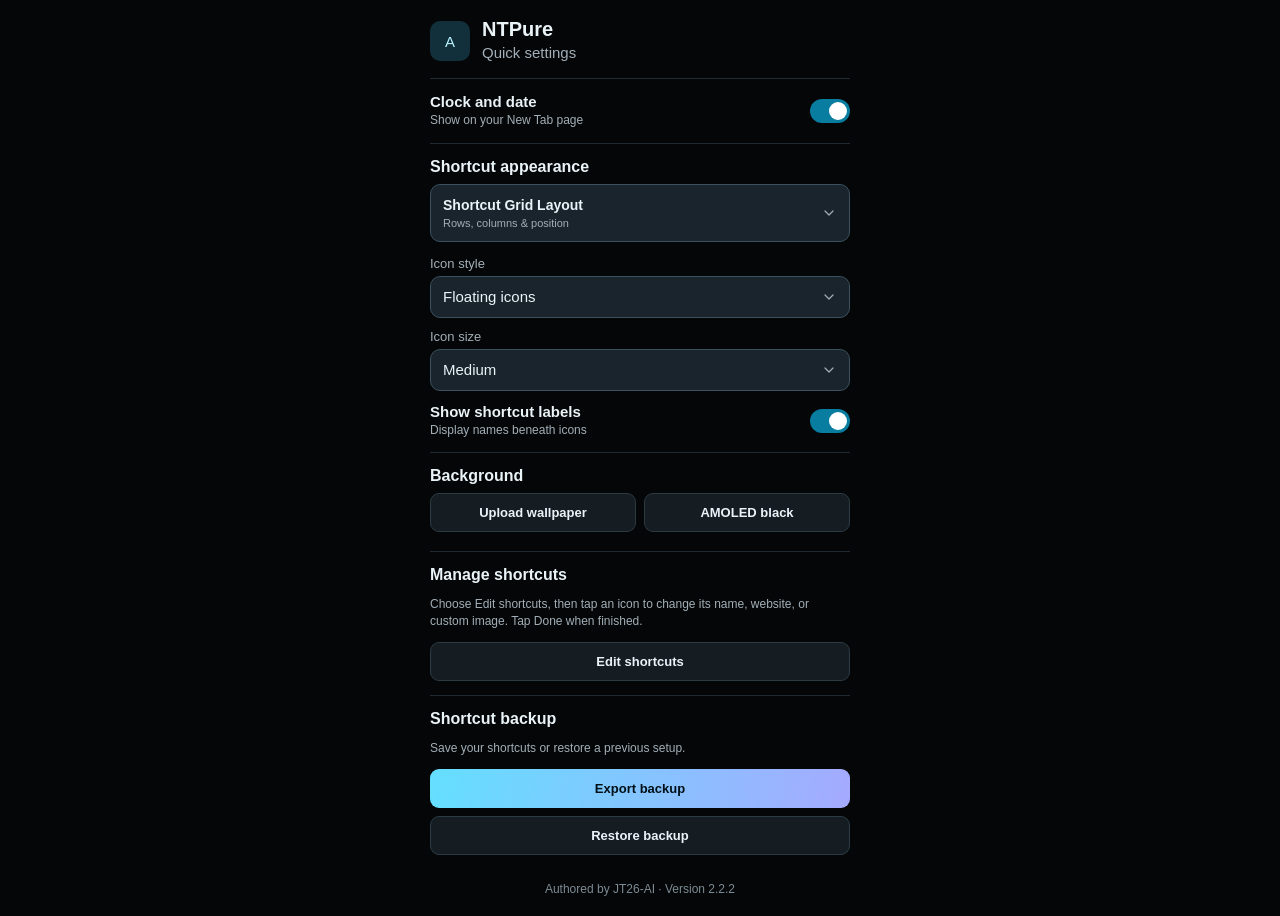
==== settings.html @ 79e6892f "Add files via upload" ====
<!DOCTYPE html><html lang="en"><head><meta charset="UTF-8"><meta name="viewport" content="width=device-width,initial-scale=1"><meta name="theme-color" content="#000000"><meta name="application-version" content="2.2.2"><title>NTPure settings</title><style>
:root{color-scheme:dark;--ink:#e9f3f8;--muted:#a2afb8;--panel:#131c23;--field:#19242c;--line:#3b515e;--accent:#64dfff}
*{box-sizing:border-box}
html,body{margin:0;background:#050607;color:var(--ink);font-family:Arial,sans-serif;-webkit-text-size-adjust:100%}
body{max-width:460px;margin:auto;padding:18px 20px;font-size:15px}
header{display:flex;gap:12px;align-items:center;padding-bottom:14px;border-bottom:1px solid #202830}
.brand-mark{width:40px;height:40px;display:grid;place-items:center;border-radius:10px;background:#12303b;color:#b9f2ff}
h1{font-size:20px;margin:0}header p{margin:3px 0;color:var(--muted)}
h2{font-size:16px;margin:0 0 8px}
section{padding:14px 0;border-bottom:1px solid #202830}
.setting-row{display:flex;justify-content:space-between;align-items:center;gap:12px}
.setting-row strong{display:block;font-size:15px}
small{display:block;color:var(--muted);font-size:12px;line-height:1.3;margin-top:3px}
.display-options>label{display:block;margin:11px 0 5px;color:var(--muted);font-size:13px}
button{font:inherit;cursor:pointer;touch-action:manipulation}
button:focus-visible,select:focus-visible,summary:focus-visible{outline:2px solid var(--accent);outline-offset:2px}
.switch{position:relative;flex:0 0 40px;width:40px;height:24px}
.switch input{position:absolute;inset:0;opacity:0;width:100%;height:100%;margin:0;z-index:1}
.switch span{position:absolute;inset:0;background:#343b42;border-radius:24px}
.switch span:before{content:"";position:absolute;top:3px;left:3px;width:18px;height:18px;border-radius:50%;background:#c4cbd0;transition:transform .16s}
.switch input:checked+span{background:#087da0}
.switch input:checked+span:before{background:white;transform:translateX(16px)}
/* All three chevrons are the SAME SVG element, inside their own full-width control. */
.dropdown-shell,.grid-layout-details summary{position:relative;width:100%;border:1px solid var(--line);border-radius:10px;background:var(--field)}
.dropdown-shell{height:42px}
.dropdown-shell select{appearance:none;-webkit-appearance:none;width:100%;height:100%;border:0;border-radius:inherit;background:transparent;color:var(--ink);font:inherit;padding:0 46px 0 12px;outline-offset:2px}
.dropdown-chevron{position:absolute;right:12px;top:50%;transform:translateY(-50%);width:16px;height:16px;fill:none;stroke:#a2afb8;stroke-width:1.8;stroke-linecap:round;stroke-linejoin:round;pointer-events:none}
.grid-layout-details{margin:8px 0 14px;border:0;background:transparent}
.grid-layout-details summary{display:flex;align-items:center;min-height:58px;padding:11px 46px 11px 12px;cursor:pointer;list-style:none}
.grid-layout-details summary::-webkit-details-marker{display:none}
.grid-heading b{font-size:14px;font-weight:600}
.grid-heading small{font-size:11px}
.grid-layout-details[open] summary{border-color:#506b79;border-radius:10px 10px 0 0}
.grid-layout-details[open] summary .dropdown-chevron{transform:translateY(-50%) rotate(180deg)}
.grid-layout-details[open] .grid-inner{border:1px solid var(--line);border-top:0;border-radius:0 0 10px 10px;background:var(--panel);padding:10px 12px 12px}
.grid-choice-label{font-size:12px;color:var(--muted);margin:8px 0 5px}
.grid-choice{display:grid;grid-template-columns:repeat(3,minmax(0,1fr));gap:7px}
.grid-choice-button{width:100%;min-width:0;min-height:35px;margin:0;padding:5px 2px;border:1px solid #34444d;border-radius:8px;background:#151c22;color:var(--ink);font-size:12px;font-weight:600}
.grid-choice-button[aria-pressed="true"]{border-color:var(--accent);background:#10313b;color:#b9f2ff}
.grid-position-title,.grid-position-ends{display:flex;justify-content:space-between;align-items:center;color:var(--muted);font-size:12px;margin-top:10px}
#grid-position,#wallpaper-darkness{width:100%;accent-color:var(--accent)}
.grid-position-ends{margin:0;font-size:11px}
.grid-layout-hint{margin-top:9px}
.labels-row{margin-top:12px}
.wallpaper-actions{display:grid;grid-template-columns:1fr 1fr;gap:8px}
.secondary,.primary,.wallpaper-upload-label{display:flex;align-items:center;justify-content:center;min-height:39px;width:100%;padding:7px;border:1px solid #2b3a43;border-radius:9px;background:#151c22;color:var(--ink);font-size:13px;font-weight:600;text-align:center}
.primary{border:0;background:linear-gradient(100deg,#64dfff,#a5aaff);color:#001018}
.wallpaper-upload-label{position:relative;overflow:hidden;cursor:pointer}
.wallpaper-upload-label input{position:absolute;inset:0;width:100%;height:100%;opacity:0;cursor:pointer}
.wallpaper-dim-label{display:flex;justify-content:space-between;color:var(--muted);margin-top:9px;font-size:12px}
#wallpaper-status,#status{font-size:12px;color:#8de5ad;margin:5px 0}
#status.error{color:#ff8989}
.shortcut-management p,.backup>p:not(#status){color:var(--muted);font-size:12px;line-height:1.4}
.backup{border:0}
.backup button{margin-top:8px}
footer{padding:8px 0 2px;text-align:center;color:#7d8c96;font-size:12px}
[hidden]{display:none!important}
/* Slide-up view: compact but uses exactly the same controls and arrow geometry. */
body.panel-mode{max-width:540px;padding:4px 15px 7px}
body.panel-mode header{display:none}
body.panel-mode section{padding:8px 0}
body.panel-mode h2{font-size:15px;margin:0 0 6px}
body.panel-mode .setting-row strong{font-size:15px}
body.panel-mode .dropdown-shell{height:38px}
body.panel-mode .grid-layout-details summary{min-height:53px}
body.panel-mode .shortcut-management p,body.panel-mode .backup>p:not(#status){display:none}
body.panel-mode .shortcut-management button{margin-top:5px}
body.panel-mode .backup button{display:inline-flex;width:calc(50% - 5px);margin-right:6px}
body.panel-mode .backup button+button{margin-right:0}
body.panel-mode footer{padding-top:5px}
</style><script>if(new URLSearchParams(location.search).has("panel"))document.addEventListener("DOMContentLoaded",()=>document.body.classList.add("panel-mode"));</script><script src="popup.js?v=222gridanchor" defer></script><script src="settings-ui.js?v=222gridanchor" defer></script><script src="wallpaper.js?v=222gridanchor" defer></script></head><body>
  
  <header>
    <div class="brand-mark">A</div>
    <div><h1>NTPure</h1><p>Quick settings</p></div>
  </header>
  <section class="setting-row">
    <div><strong>Clock and date</strong><small>Show on your New Tab page</small></div>
    <label class="switch"><input id="show-clock" type="checkbox"><span></span></label>
  </section>
  <section class="display-options">
    <h2>Shortcut appearance</h2>
    <details class="grid-layout-details" id="grid-layout-details">
      <summary><span class="grid-heading"><b>Shortcut Grid Layout</b><small>Rows, columns &amp; position</small></span><svg class="dropdown-chevron" viewBox="0 0 24 24" aria-hidden="true" focusable="false"><path d="m6 9 6 6 6-6"/></svg></summary>
    <div class="grid-inner"><div class="grid-choice-label" id="grid-choice-label">Grid columns</div>
    <div class="grid-choice" role="group" aria-labelledby="grid-choice-label">
      <button type="button" class="grid-choice-button" data-columns="4" aria-pressed="true">4 columns</button>
      <button type="button" class="grid-choice-button" data-columns="5" aria-pressed="false">5 columns</button>
      <button type="button" class="grid-choice-button" data-columns="6" aria-pressed="false">6 columns</button>
    </div>
    <div class="grid-choice-label" id="grid-row-label">Grid rows</div>
    <div class="grid-choice" role="group" aria-labelledby="grid-row-label">
      <button type="button" class="grid-choice-button" data-rows="1" aria-pressed="false">1 row</button>
      <button type="button" class="grid-choice-button" data-rows="2" aria-pressed="true">2 rows</button>
      <button type="button" class="grid-choice-button" data-rows="3" aria-pressed="false">3 rows</button>
    </div>
    <label for="grid-anchor">Shortcut position</label>
    <div class="dropdown-shell"><select id="grid-anchor"><option value="default">Default (adjustable)</option><option value="top">Top</option><option value="centre">Centre</option><option value="bottom">Bottom</option></select><svg class="dropdown-chevron" viewBox="0 0 24 24" aria-hidden="true" focusable="false"><path d="m6 9 6 6 6-6"/></svg></div>
    <div id="custom-position"><div class="grid-position-title"><label for="grid-position">Vertical position</label><output id="grid-position-value">Centre</output></div>
    <input id="grid-position" type="range" min="25" max="80" step="1" value="66">
    <div class="grid-position-ends"><span>Higher</span><span>Lower</span></div></div>
    <small class="grid-layout-hint">Fewer rows hide extra shortcuts without deleting them.</small></div>
    </details>
    <label for="icon-style">Icon style</label>
    <div class="dropdown-shell"><select id="icon-style"><option value="floating">Floating icons</option><option value="tiles">Uniform rounded tiles</option><option value="glass">Smoked Glass</option></select><svg class="dropdown-chevron" viewBox="0 0 24 24" aria-hidden="true" focusable="false"><path d="m6 9 6 6 6-6"/></svg></div>
    <label for="icon-size">Icon size</label>
    <div class="dropdown-shell"><select id="icon-size"><option value="small">Small</option><option value="medium">Medium</option><option value="large">Large</option></select><svg class="dropdown-chevron" viewBox="0 0 24 24" aria-hidden="true" focusable="false"><path d="m6 9 6 6 6-6"/></svg></div>
    <div class="setting-row labels-row"><div><strong>Show shortcut labels</strong><small>Display names beneath icons</small></div><label class="switch"><input id="show-labels" type="checkbox"><span></span></label></div>
  </section>
  <section class="wallpaper-options">
    <h2>Background</h2>
    <div class="wallpaper-actions">
      <label id="upload-wallpaper" class="secondary wallpaper-upload-label">Upload wallpaper<input id="wallpaper-file" type="file" accept="image/png,image/jpeg,image/webp"></label>
      <button type="button" id="remove-wallpaper" class="secondary">AMOLED black</button>
    </div>

    <div id="wallpaper-controls" hidden>
      <div class="wallpaper-dim-label"><label for="wallpaper-darkness">Wallpaper darkness</label><output id="wallpaper-percent">35%</output></div>
      <input id="wallpaper-darkness" type="range" min="0" max="90" step="5" value="35">
    </div>
    <p id="wallpaper-status" role="status" aria-live="polite"></p>
  </section>
  <section class="shortcut-management">
    <h2>Manage shortcuts</h2>
    <p>Choose Edit shortcuts, then tap an icon to change its name, website, or custom image. Tap Done when finished.</p>
    <button type="button" id="edit-shortcuts" class="secondary">Edit shortcuts</button>
  </section>
  <section class="backup">
    <h2>Shortcut backup</h2>
    <p>Save your shortcuts or restore a previous setup.</p>
    <button id="export-backup" class="primary">Export backup</button>
    <button id="choose-backup" class="secondary">Restore backup</button>
    <input id="backup-file" type="file" accept="application/json,.json" hidden>
    <p id="status" role="status" aria-live="polite"></p>
  </section>
  <footer>Authored by JT26-AI · Version 2.2.2</footer>
</body></html>
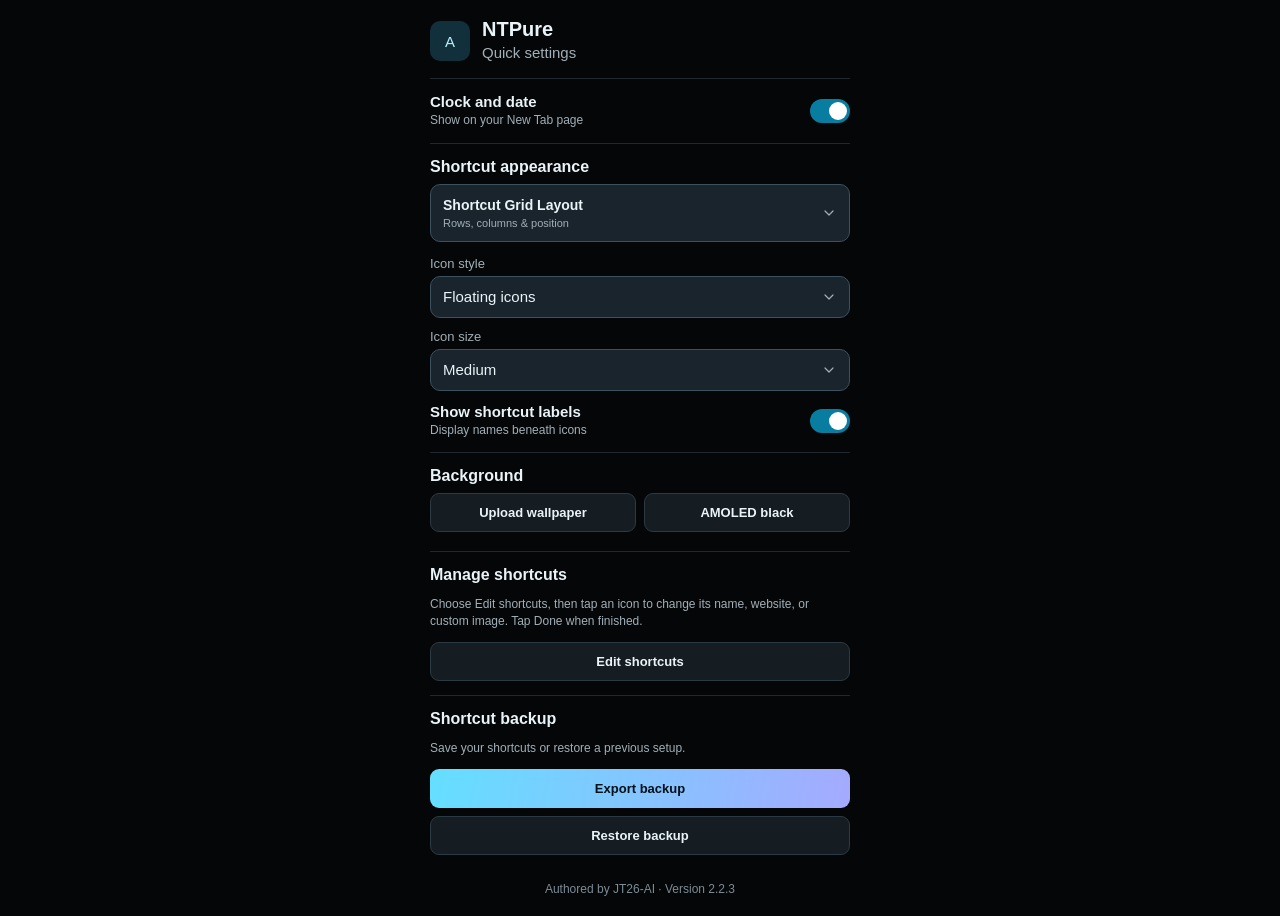
==== commit 5cfd3ed0: "Add files via upload" ====
--- a/settings.html
+++ b/settings.html
@@ -1,4 +1,4 @@
-<!DOCTYPE html><html lang="en"><head><meta charset="UTF-8"><meta name="viewport" content="width=device-width,initial-scale=1"><meta name="theme-color" content="#000000"><meta name="application-version" content="2.2.2"><title>NTPure settings</title><style>
+<!DOCTYPE html><html lang="en"><head><meta charset="UTF-8"><meta name="viewport" content="width=device-width,initial-scale=1"><meta name="theme-color" content="#000000"><meta name="application-version" content="2.2.3"><title>NTPure settings</title><style>
 :root{color-scheme:dark;--ink:#e9f3f8;--muted:#a2afb8;--panel:#131c23;--field:#19242c;--line:#3b515e;--accent:#64dfff}
 *{box-sizing:border-box}
 html,body{margin:0;background:#050607;color:var(--ink);font-family:Arial,sans-serif;-webkit-text-size-adjust:100%}
@@ -68,7 +68,7 @@
 body.panel-mode .backup button{display:inline-flex;width:calc(50% - 5px);margin-right:6px}
 body.panel-mode .backup button+button{margin-right:0}
 body.panel-mode footer{padding-top:5px}
-</style><script>if(new URLSearchParams(location.search).has("panel"))document.addEventListener("DOMContentLoaded",()=>document.body.classList.add("panel-mode"));</script><script src="popup.js?v=222gridanchor" defer></script><script src="settings-ui.js?v=222gridanchor" defer></script><script src="wallpaper.js?v=222gridanchor" defer></script></head><body>
+</style><script>if(new URLSearchParams(location.search).has("panel"))document.addEventListener("DOMContentLoaded",()=>document.body.classList.add("panel-mode"));</script><script src="popup.js?v=223bottomgrid" defer></script><script src="settings-ui.js?v=223bottomgrid" defer></script><script src="wallpaper.js?v=223bottomgrid" defer></script></head><body>
   
   <header>
     <div class="brand-mark">A</div>
@@ -94,11 +94,9 @@
       <button type="button" class="grid-choice-button" data-rows="2" aria-pressed="true">2 rows</button>
       <button type="button" class="grid-choice-button" data-rows="3" aria-pressed="false">3 rows</button>
     </div>
-    <label for="grid-anchor">Shortcut position</label>
-    <div class="dropdown-shell"><select id="grid-anchor"><option value="default">Default (adjustable)</option><option value="top">Top</option><option value="centre">Centre</option><option value="bottom">Bottom</option></select><svg class="dropdown-chevron" viewBox="0 0 24 24" aria-hidden="true" focusable="false"><path d="m6 9 6 6 6-6"/></svg></div>
-    <div id="custom-position"><div class="grid-position-title"><label for="grid-position">Vertical position</label><output id="grid-position-value">Centre</output></div>
-    <input id="grid-position" type="range" min="25" max="80" step="1" value="66">
-    <div class="grid-position-ends"><span>Higher</span><span>Lower</span></div></div>
+    <div class="grid-position-title"><label for="grid-position">Vertical position</label><output id="grid-position-value">Bottom</output></div>
+    <input id="grid-position" type="range" min="25" max="80" step="1" value="80">
+    <div class="grid-position-ends"><span>Higher</span><span>Bottom</span></div>
     <small class="grid-layout-hint">Fewer rows hide extra shortcuts without deleting them.</small></div>
     </details>
     <label for="icon-style">Icon style</label>
@@ -133,5 +131,5 @@
     <input id="backup-file" type="file" accept="application/json,.json" hidden>
     <p id="status" role="status" aria-live="polite"></p>
   </section>
-  <footer>Authored by JT26-AI · Version 2.2.2</footer>
+  <footer>Authored by JT26-AI · Version 2.2.3</footer>
 </body></html>
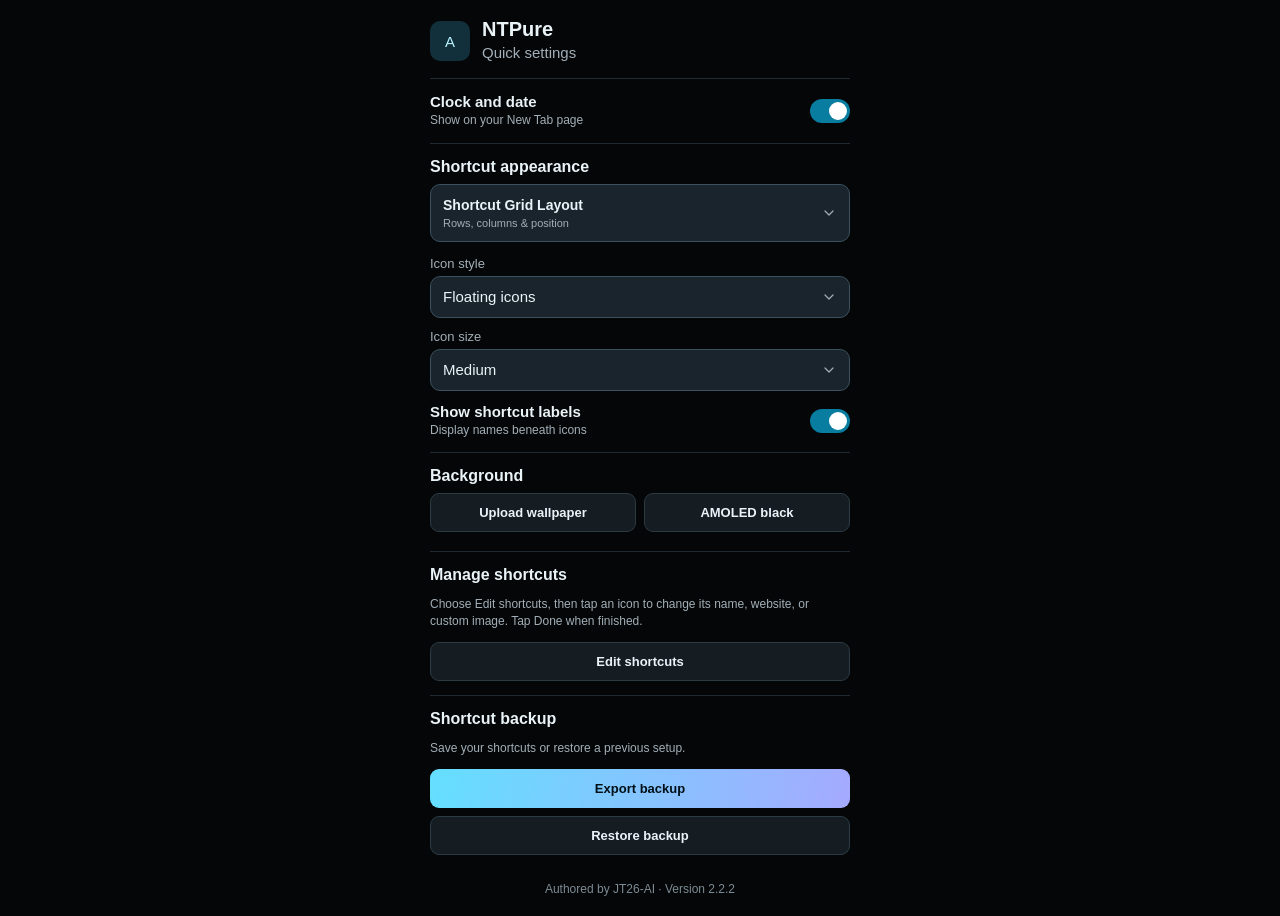
==== commit 14ce0467: "Add files via upload" ====
--- a/settings.html
+++ b/settings.html
@@ -1,4 +1,4 @@
-<!DOCTYPE html><html lang="en"><head><meta charset="UTF-8"><meta name="viewport" content="width=device-width,initial-scale=1"><meta name="theme-color" content="#000000"><meta name="application-version" content="2.2.3"><title>NTPure settings</title><style>
+<!DOCTYPE html><html lang="en"><head><meta charset="UTF-8"><meta name="viewport" content="width=device-width,initial-scale=1"><meta name="theme-color" content="#000000"><meta name="application-version" content="2.2.2"><title>NTPure settings</title><style>
 :root{color-scheme:dark;--ink:#e9f3f8;--muted:#a2afb8;--panel:#131c23;--field:#19242c;--line:#3b515e;--accent:#64dfff}
 *{box-sizing:border-box}
 html,body{margin:0;background:#050607;color:var(--ink);font-family:Arial,sans-serif;-webkit-text-size-adjust:100%}
@@ -68,7 +68,7 @@
 body.panel-mode .backup button{display:inline-flex;width:calc(50% - 5px);margin-right:6px}
 body.panel-mode .backup button+button{margin-right:0}
 body.panel-mode footer{padding-top:5px}
-</style><script>if(new URLSearchParams(location.search).has("panel"))document.addEventListener("DOMContentLoaded",()=>document.body.classList.add("panel-mode"));</script><script src="popup.js?v=223bottomgrid" defer></script><script src="settings-ui.js?v=223bottomgrid" defer></script><script src="wallpaper.js?v=223bottomgrid" defer></script></head><body>
+</style><script>if(new URLSearchParams(location.search).has("panel"))document.addEventListener("DOMContentLoaded",()=>document.body.classList.add("panel-mode"));</script><script src="popup.js?v=222final" defer></script><script src="settings-ui.js?v=222final" defer></script><script src="wallpaper.js?v=222final" defer></script></head><body>
   
   <header>
     <div class="brand-mark">A</div>
@@ -131,5 +131,5 @@
     <input id="backup-file" type="file" accept="application/json,.json" hidden>
     <p id="status" role="status" aria-live="polite"></p>
   </section>
-  <footer>Authored by JT26-AI · Version 2.2.3</footer>
+  <footer>Authored by JT26-AI · Version 2.2.2</footer>
 </body></html>
